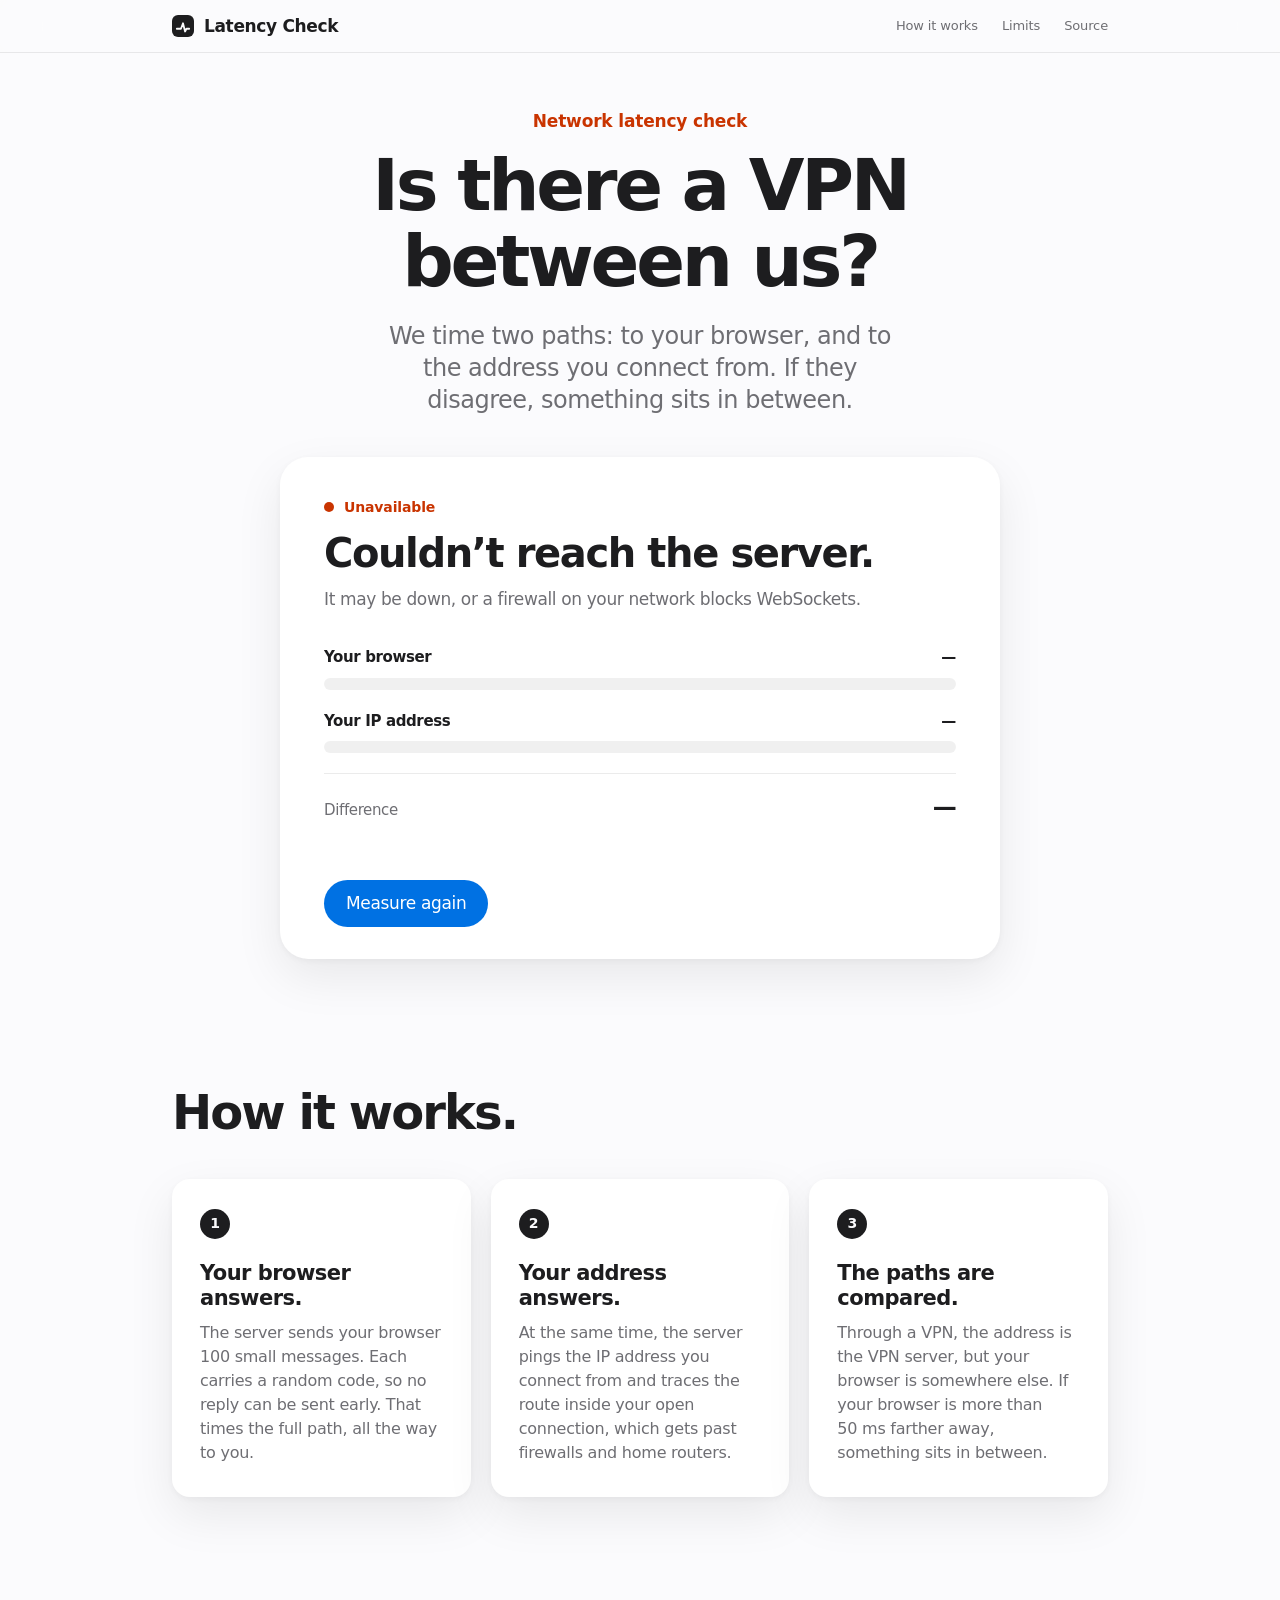
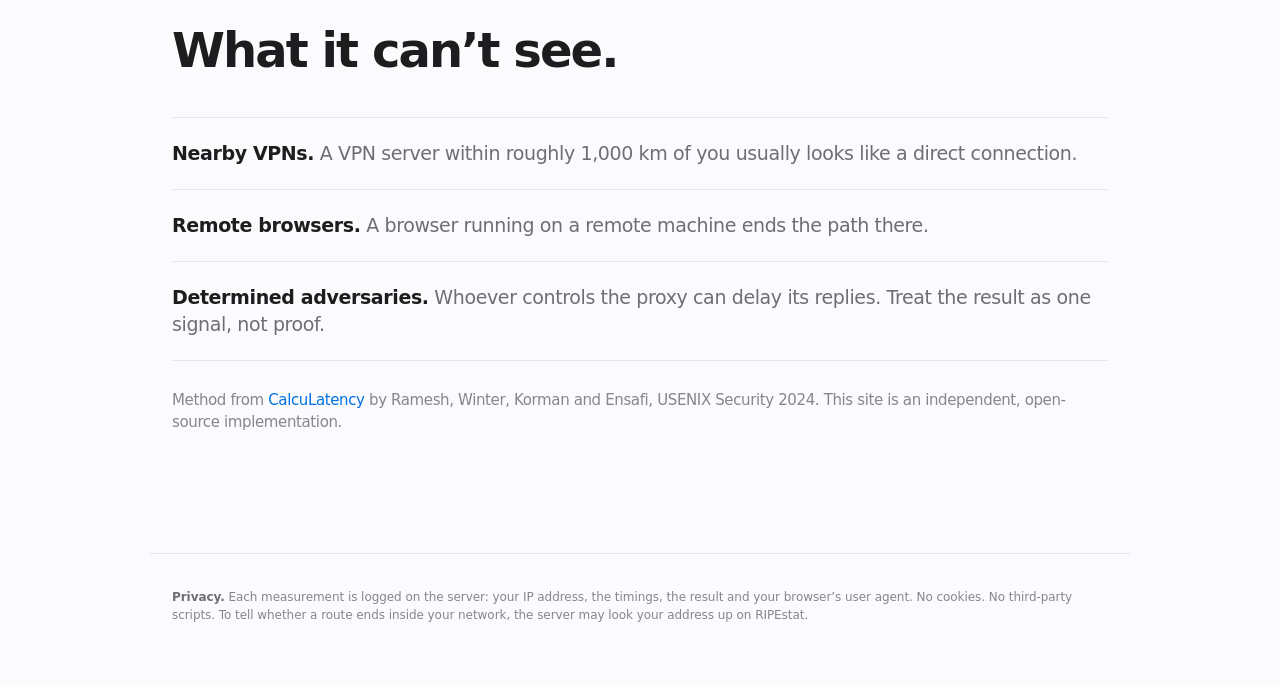
==== web/index.html @ b708a14e "Redesign the page" ====
<!doctype html>
<html lang="en">
<head>
  <meta charset="utf-8">
  <meta name="viewport" content="width=device-width, initial-scale=1, viewport-fit=cover">
  <meta name="referrer" content="no-referrer">
  <meta name="color-scheme" content="light dark">
  <meta name="theme-color" content="#fbfbfd" media="(prefers-color-scheme: light)">
  <meta name="theme-color" content="#000000" media="(prefers-color-scheme: dark)">
  <title>Latency Check — Is there a VPN between us?</title>
  <meta name="description" content="Find out whether you reach this page through a distant VPN or proxy, measured from network latency alone. Open source.">
  <link rel="icon" href="data:image/svg+xml,%3Csvg xmlns='http://www.w3.org/2000/svg' viewBox='0 0 32 32'%3E%3Crect width='32' height='32' rx='8' fill='%231d1d1f'/%3E%3Cpath d='M7 20h6l3-8 3 12 2-4h4' fill='none' stroke='%23fff' stroke-width='2.4' stroke-linecap='round' stroke-linejoin='round'/%3E%3C/svg%3E">
  <link rel="stylesheet" href="style.css">
</head>
<body>
  <nav class="bar" aria-label="Site">
    <div class="bar-inner">
      <a class="brand" href="./"><span class="brand-mark" aria-hidden="true"></span>Latency Check</a>
      <div class="bar-links">
        <a href="#how">How it works</a>
        <a href="#limits">Limits</a>
        <a id="source-link" href="https://github.com/" rel="noreferrer">Source</a>
      </div>
    </div>
  </nav>

  <main>
    <section class="hero">
      <p class="eyebrow">Network latency check</p>
      <h1>Is there a VPN<br>between us?</h1>
      <p class="sub">We time two paths: to your browser, and to the address you connect from. If they disagree, something sits in between.</p>
    </section>

    <section class="result" id="result" data-state="running" aria-live="polite">
      <div class="result-head">
        <span class="status-dot" aria-hidden="true"></span>
        <span class="status-text" id="status-text">Measuring</span>
      </div>
      <h2 class="verdict" id="verdict">Timing your connection…</h2>
      <p class="detail" id="detail">This takes about ten seconds. Keep the page open.</p>

      <div class="paths" aria-label="Round trip times">
        <div class="path">
          <div class="path-label"><span>Your browser</span><span class="path-value" id="v-app">—</span></div>
          <div class="track"><div class="fill fill-app" id="bar-app"></div></div>
        </div>
        <div class="path">
          <div class="path-label"><span>Your IP address</span><span class="path-value" id="v-net">—</span></div>
          <div class="track"><div class="fill fill-net" id="bar-net"></div></div>
        </div>
        <div class="gap" id="gap" hidden>
          <span>Difference</span><strong id="v-diff">—</strong>
        </div>
      </div>

      <div class="progress" id="progress" aria-hidden="true"><div class="progress-fill" id="progress-fill"></div></div>

      <div class="actions">
        <button class="btn" id="again" type="button" disabled>Measure again</button>
        <button class="btn-link" id="toggle-details" type="button" aria-expanded="false" aria-controls="details" hidden>Show all measurements</button>
      </div>

      <div class="details" id="details" hidden>
        <dl class="tiles">
          <div class="tile"><dt>WebSocket echo</dt><dd id="r-ws">—</dd><p>Application layer · answered by your browser</p></div>
          <div class="tile"><dt>TCP handshake</dt><dd id="r-tcp">—</dd><p>Transport layer · answered by whatever opened the connection</p></div>
          <div class="tile"><dt>Ping</dt><dd id="r-icmp">—</dd><p>Network layer · answered by your IP address</p></div>
          <div class="tile"><dt>0trace</dt><dd id="r-zt">—</dd><p id="r-zt-note">Network layer · a traceroute inside this connection</p></div>
        </dl>
        <p class="meta"><span id="r-ip"></span> · rule <code id="r-label">—</code> · threshold <span id="r-threshold">50</span> ms</p>
      </div>
    </section>

    <section class="how" id="how">
      <h2 class="section-title">How it works.</h2>
      <div class="steps">
        <article class="step">
          <span class="step-n">1</span>
          <h3>Your browser answers.</h3>
          <p>The server sends your browser 100 small messages. Each carries a random code, so no reply can be sent early. That times the full path, all the way to you.</p>
        </article>
        <article class="step">
          <span class="step-n">2</span>
          <h3>Your address answers.</h3>
          <p>At the same time, the server pings the IP address you connect from and traces the route inside your open connection, which gets past firewalls and home routers.</p>
        </article>
        <article class="step">
          <span class="step-n">3</span>
          <h3>The paths are compared.</h3>
          <p>Through a VPN, the address is the VPN server, but your browser is somewhere else. If your browser is more than 50&nbsp;ms farther away, something sits in between.</p>
        </article>
      </div>
    </section>

    <section class="limits" id="limits">
      <h2 class="section-title">What it can’t see.</h2>
      <ul>
        <li><strong>Nearby VPNs.</strong> A VPN server within roughly 1,000&nbsp;km of you usually looks like a direct connection.</li>
        <li><strong>Remote browsers.</strong> A browser running on a remote machine ends the path there.</li>
        <li><strong>Determined adversaries.</strong> Whoever controls the proxy can delay its replies. Treat the result as one signal, not proof.</li>
      </ul>
      <p class="cite">Method from <a href="https://www.usenix.org/conference/usenixsecurity24/presentation/ramesh" rel="noreferrer">CalcuLatency</a> by Ramesh, Winter, Korman and Ensafi, USENIX Security 2024. This site is an independent, open-source implementation.</p>
    </section>
  </main>

  <footer class="foot">
    <p><strong>Privacy.</strong> Each measurement is logged on the server: your IP address, the timings, the result and your browser’s user agent. No cookies. No third-party scripts. To tell whether a route ends inside your network, the server may look your address up on RIPEstat.</p>
  </footer>

  <script src="config.js"></script>
  <script src="app.js"></script>
</body>
</html>
---- web/style.css ----
:root {
  --bg: #fbfbfd;
  --bg-alt: #f5f5f7;
  --surface: #ffffff;
  --ink: #1d1d1f;
  --ink-2: #6e6e73;
  --ink-3: #86868b;
  --hairline: rgba(0, 0, 0, 0.08);
  --track: rgba(0, 0, 0, 0.06);
  --accent: #0071e3;
  --green: #248a3d;
  --red: #d70015;
  --orange: #c93400;
  --app: #0071e3;
  --net: #86868b;
  --shadow: 0 2px 6px rgba(0, 0, 0, 0.04), 0 18px 48px rgba(0, 0, 0, 0.08);
  --bar-bg: rgba(251, 251, 253, 0.72);
  --radius-l: 28px;
  --radius-m: 18px;
  --ease: cubic-bezier(0.25, 1, 0.5, 1);
  color-scheme: light dark;
}
@media (prefers-color-scheme: dark) {
  :root {
    --bg: #000000;
    --bg-alt: #0b0b0c;
    --surface: #1c1c1e;
    --ink: #f5f5f7;
    --ink-2: #a1a1a6;
    --ink-3: #86868b;
    --hairline: rgba(255, 255, 255, 0.1);
    --track: rgba(255, 255, 255, 0.09);
    --accent: #2997ff;
    --green: #30d158;
    --red: #ff453a;
    --orange: #ff9f0a;
    --app: #2997ff;
    --net: #8e8e93;
    --shadow: 0 0 0 1px rgba(255, 255, 255, 0.06), 0 18px 48px rgba(0, 0, 0, 0.6);
    --bar-bg: rgba(22, 22, 23, 0.72);
  }
}

* { box-sizing: border-box; }
html { -webkit-text-size-adjust: 100%; scroll-behavior: smooth; scroll-padding-top: 64px; }
body {
  margin: 0;
  background: var(--bg);
  color: var(--ink);
  font: 400 1.0625rem/1.47 -apple-system, BlinkMacSystemFont, "SF Pro Text", "Inter", "Segoe UI", system-ui, sans-serif;
  letter-spacing: -0.022em;
  -webkit-font-smoothing: antialiased;
  text-rendering: optimizeLegibility;
}
a { color: var(--accent); text-decoration: none; }
a:hover { text-decoration: underline; }
code { font: 0.85em ui-monospace, "SF Mono", Menlo, monospace; letter-spacing: 0; }
:focus-visible { outline: 3px solid color-mix(in srgb, var(--accent) 60%, transparent); outline-offset: 3px; border-radius: 8px; }

/* Translucent navigation bar */
.bar {
  position: sticky; top: 0; z-index: 10;
  background: var(--bar-bg);
  backdrop-filter: saturate(180%) blur(20px);
  -webkit-backdrop-filter: saturate(180%) blur(20px);
  border-bottom: 1px solid var(--hairline);
}
.bar-inner { max-width: 980px; margin: 0 auto; padding: 0 22px; height: 52px; display: flex; align-items: center; justify-content: space-between; }
.brand { display: inline-flex; align-items: center; gap: 10px; color: var(--ink); font-weight: 600; font-size: 1.0625rem; letter-spacing: -0.02em; }
.brand:hover { text-decoration: none; }
.brand-mark { width: 22px; height: 22px; border-radius: 6px; background: var(--ink); position: relative; }
.brand-mark::after {
  content: ""; position: absolute; inset: 0;
  background: var(--bg);
  -webkit-mask: url("data:image/svg+xml,%3Csvg xmlns='http://www.w3.org/2000/svg' viewBox='0 0 32 32'%3E%3Cpath d='M7 20h6l3-8 3 12 2-4h4' fill='none' stroke='black' stroke-width='2.6' stroke-linecap='round' stroke-linejoin='round'/%3E%3C/svg%3E") center/100% no-repeat;
          mask: url("data:image/svg+xml,%3Csvg xmlns='http://www.w3.org/2000/svg' viewBox='0 0 32 32'%3E%3Cpath d='M7 20h6l3-8 3 12 2-4h4' fill='none' stroke='black' stroke-width='2.6' stroke-linecap='round' stroke-linejoin='round'/%3E%3C/svg%3E") center/100% no-repeat;
}
.bar-links { display: flex; gap: 24px; font-size: 0.8125rem; letter-spacing: -0.01em; }
.bar-links a { color: var(--ink-2); }
.bar-links a:hover { color: var(--ink); text-decoration: none; }

main { max-width: 980px; margin: 0 auto; padding: 0 22px; }

/* Hero */
.hero { text-align: center; padding: 56px 0 40px; }
.eyebrow { margin: 0 0 14px; color: var(--orange); font-size: 1.0625rem; font-weight: 600; letter-spacing: -0.01em; }
h1 {
  margin: 0;
  font-family: -apple-system, BlinkMacSystemFont, "SF Pro Display", "Inter", system-ui, sans-serif;
  font-size: clamp(2.5rem, 6.4vw, 4.5rem);
  font-weight: 700;
  line-height: 1.05;
  letter-spacing: -0.045em;
}
.sub { max-width: 34rem; margin: 22px auto 0; color: var(--ink-2); font-size: clamp(1.1875rem, 2.2vw, 1.5rem); line-height: 1.33; letter-spacing: -0.02em; font-weight: 400; }

/* Result card */
.result {
  max-width: 720px; margin: 0 auto;
  background: var(--surface);
  border-radius: var(--radius-l);
  box-shadow: var(--shadow);
  padding: 40px 44px 32px;
}
.result-head { display: flex; align-items: center; gap: 10px; margin-bottom: 14px; }
.status-dot { width: 10px; height: 10px; border-radius: 50%; background: var(--ink-3); flex: none; }
.status-text { font-size: 0.875rem; font-weight: 600; color: var(--ink-2); letter-spacing: -0.01em; text-transform: none; }
[data-state="running"] .status-dot { background: var(--accent); animation: pulse 1.4s var(--ease) infinite; }
[data-state="direct"] .status-dot { background: var(--green); }
[data-state="proxy"] .status-dot { background: var(--red); }
[data-state="inconclusive"] .status-dot { background: var(--orange); }
[data-state="direct"] .status-text { color: var(--green); }
[data-state="proxy"] .status-text { color: var(--red); }
[data-state="inconclusive"] .status-text { color: var(--orange); }
@keyframes pulse { 0%, 100% { opacity: 1; transform: scale(1); } 50% { opacity: 0.35; transform: scale(0.8); } }

.verdict {
  margin: 0;
  font-family: -apple-system, BlinkMacSystemFont, "SF Pro Display", "Inter", system-ui, sans-serif;
  font-size: clamp(1.75rem, 4vw, 2.5rem);
  font-weight: 700; line-height: 1.1; letter-spacing: -0.035em;
}
.detail { margin: 12px 0 0; color: var(--ink-2); font-size: 1.0625rem; max-width: 36rem; }

/* The two paths */
.paths { margin: 34px 0 6px; display: grid; gap: 20px; }
.path-label { display: flex; justify-content: space-between; align-items: baseline; font-size: 0.9375rem; font-weight: 600; margin-bottom: 9px; }
.path-value { font-variant-numeric: tabular-nums; font-weight: 600; color: var(--ink); letter-spacing: -0.01em; }
.track { height: 12px; border-radius: 6px; background: var(--track); overflow: hidden; }
.fill { height: 100%; width: 0; border-radius: 6px; transition: width 900ms var(--ease); }
.fill-app { background: var(--app); }
.fill-net { background: var(--net); }
[data-state="proxy"] .fill-app { background: var(--red); }
[data-state="direct"] .fill-app { background: var(--green); }
.gap { display: flex; justify-content: space-between; align-items: baseline; padding-top: 16px; border-top: 1px solid var(--hairline); font-size: 0.9375rem; color: var(--ink-2); }
.gap strong { color: var(--ink); font-size: 1.5rem; font-weight: 700; letter-spacing: -0.03em; font-variant-numeric: tabular-nums; }

.progress { height: 3px; margin-top: 26px; border-radius: 2px; background: var(--track); overflow: hidden; transition: opacity 400ms var(--ease); }
.progress-fill { height: 100%; width: 0; background: var(--accent); border-radius: 2px; transition: width 300ms var(--ease); }
.result:not([data-state="running"]) .progress { opacity: 0; }

.actions { display: flex; flex-wrap: wrap; align-items: center; gap: 18px; margin-top: 26px; }
.btn {
  appearance: none; border: 0; cursor: pointer;
  background: var(--accent); color: #fff;
  font: inherit; font-size: 1.0625rem; font-weight: 400; letter-spacing: -0.02em;
  padding: 11px 22px; border-radius: 980px;
  transition: transform 120ms ease-out, filter 200ms ease, opacity 200ms ease;
}
.btn:hover { filter: brightness(1.08); }
.btn:active { transform: scale(0.97); }
.btn:disabled { opacity: 0.35; cursor: default; transform: none; filter: none; }
.btn-link { appearance: none; border: 0; background: none; padding: 0; cursor: pointer; font: inherit; font-size: 1.0625rem; color: var(--accent); letter-spacing: -0.02em; }
.btn-link:hover { text-decoration: underline; }
.btn-link::after { content: " ›"; }
.btn-link[aria-expanded="true"]::after { content: " ‹"; }

.details { margin-top: 26px; animation: rise 450ms var(--ease); }
@keyframes rise { from { opacity: 0; transform: translateY(8px); } to { opacity: 1; transform: none; } }
.tiles { margin: 0; display: grid; grid-template-columns: repeat(2, 1fr); gap: 12px; }
.tile { background: var(--bg-alt); border-radius: var(--radius-m); padding: 18px 20px; }
.tile dt { font-size: 0.8125rem; font-weight: 600; color: var(--ink-2); letter-spacing: -0.01em; }
.tile dd { margin: 6px 0 4px; font-size: 1.75rem; font-weight: 700; letter-spacing: -0.035em; font-variant-numeric: tabular-nums; }
.tile p { margin: 0; font-size: 0.8125rem; line-height: 1.4; color: var(--ink-3); letter-spacing: -0.005em; }
.meta { margin: 16px 0 0; font-size: 0.8125rem; color: var(--ink-3); }

/* Sections */
.section-title {
  margin: 0 0 40px;
  font-family: -apple-system, BlinkMacSystemFont, "SF Pro Display", "Inter", system-ui, sans-serif;
  font-size: clamp(2rem, 5vw, 3rem); font-weight: 700; line-height: 1.08; letter-spacing: -0.04em;
}
.how { padding: 128px 0 24px; }
.steps { display: grid; grid-template-columns: repeat(3, 1fr); gap: 20px; }
.step { background: var(--surface); border-radius: var(--radius-m); padding: 30px 28px 32px; box-shadow: var(--shadow); }
.step-n { display: inline-grid; place-items: center; width: 30px; height: 30px; border-radius: 50%; background: var(--ink); color: var(--bg); font-size: 0.875rem; font-weight: 700; letter-spacing: 0; }
.step h3 { margin: 22px 0 10px; font-size: 1.3125rem; font-weight: 700; letter-spacing: -0.025em; line-height: 1.2; }
.step p { margin: 0; color: var(--ink-2); font-size: 1rem; line-height: 1.5; letter-spacing: -0.015em; }

.limits { padding: 104px 0 24px; }
.limits ul { list-style: none; margin: 0; padding: 0; display: grid; gap: 0; border-top: 1px solid var(--hairline); }
.limits li { padding: 22px 0; border-bottom: 1px solid var(--hairline); color: var(--ink-2); font-size: 1.1875rem; line-height: 1.42; letter-spacing: -0.02em; }
.limits li strong { color: var(--ink); font-weight: 600; }
.cite { margin: 28px 0 0; color: var(--ink-3); font-size: 0.9375rem; }

.foot { max-width: 980px; margin: 96px auto 0; padding: 22px 22px 48px; border-top: 1px solid var(--hairline); color: var(--ink-3); font-size: 0.75rem; line-height: 1.55; letter-spacing: -0.005em; }
.foot strong { color: var(--ink-2); font-weight: 600; }

@media (max-width: 760px) {
  .hero { padding: 56px 0 32px; }
  .result { padding: 28px 22px 24px; border-radius: 22px; }
  .steps { grid-template-columns: 1fr; }
  .tiles { gap: 10px; }
  .tile { padding: 14px 16px; }
  .tile dd { font-size: 1.375rem; }
  .tile p { display: none; }
  .actions { gap: 14px 18px; }
  .how { padding-top: 88px; }
  .limits { padding-top: 72px; }
  .bar-links { gap: 16px; }
  .bar-links a[href="#limits"] { display: none; }
}

@media (prefers-reduced-motion: reduce) {
  html { scroll-behavior: auto; }
  .fill, .progress-fill { transition: none; }
  [data-state="running"] .status-dot { animation: none; }
  .details { animation: none; }
}
@media (prefers-reduced-transparency: reduce) {
  .bar { background: var(--bg); backdrop-filter: none; -webkit-backdrop-filter: none; }
}

/* Admin page */
.admin { max-width: 1200px; padding-top: 56px; }
.admin h1 { font-size: 2.5rem; text-align: left; }
.admin form { display: flex; gap: 12px; margin: 24px 0 8px; flex-wrap: wrap; }
.admin input { font: inherit; padding: 10px 16px; border-radius: 12px; border: 1px solid var(--hairline); background: var(--surface); color: var(--ink); min-width: 18rem; }
.table-wrap { overflow-x: auto; background: var(--surface); border-radius: var(--radius-m); box-shadow: var(--shadow); margin-top: 18px; }
table { width: 100%; border-collapse: collapse; font-size: 0.8125rem; letter-spacing: -0.005em; }
th, td { text-align: left; padding: 11px 14px; border-bottom: 1px solid var(--hairline); vertical-align: top; white-space: nowrap; }
td.ua { white-space: normal; min-width: 16rem; color: var(--ink-3); }
th { color: var(--ink-2); font-weight: 600; }
td.num { font-variant-numeric: tabular-nums; text-align: right; }
.tag { font-weight: 600; }
.tag.proxy { color: var(--red); } .tag.direct { color: var(--green); } .tag.inconclusive { color: var(--orange); }
.muted { color: var(--ink-3); }
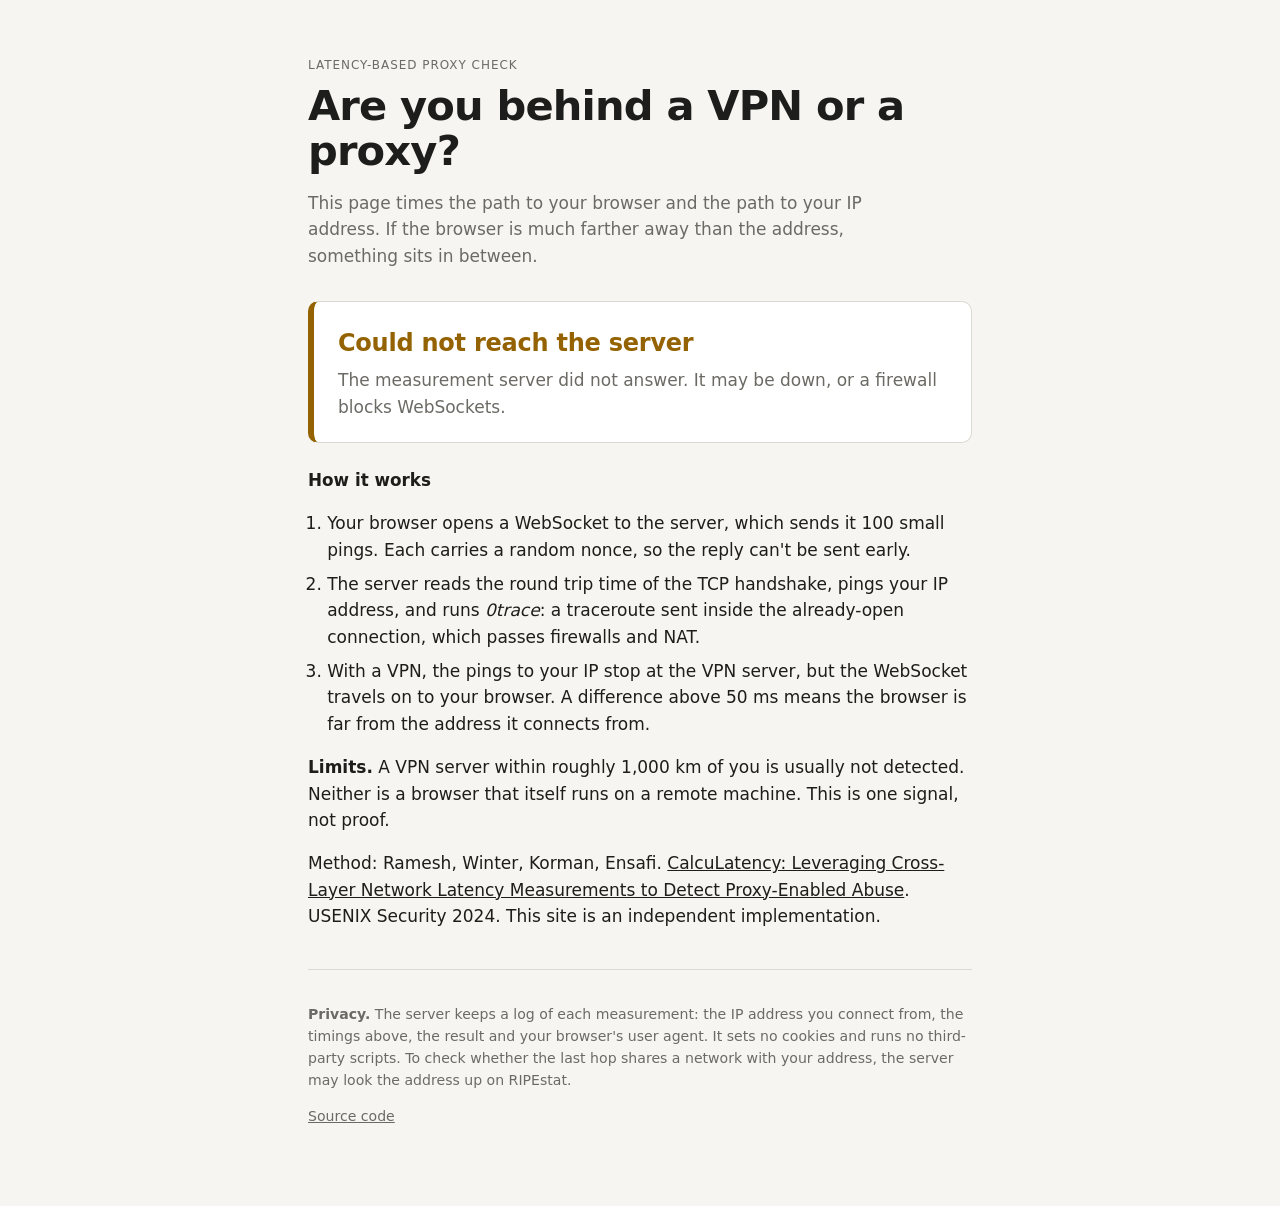
==== commit 51ea7024: "Latency-based VPN/proxy detection server and page (CalcuLatency method)" ====
--- a/web/index.html
+++ b/web/index.html
@@ -2,111 +2,55 @@
 <html lang="en">
 <head>
   <meta charset="utf-8">
-  <meta name="viewport" content="width=device-width, initial-scale=1, viewport-fit=cover">
+  <meta name="viewport" content="width=device-width, initial-scale=1">
   <meta name="referrer" content="no-referrer">
-  <meta name="color-scheme" content="light dark">
-  <meta name="theme-color" content="#fbfbfd" media="(prefers-color-scheme: light)">
-  <meta name="theme-color" content="#000000" media="(prefers-color-scheme: dark)">
-  <title>Latency Check — Is there a VPN between us?</title>
-  <meta name="description" content="Find out whether you reach this page through a distant VPN or proxy, measured from network latency alone. Open source.">
-  <link rel="icon" href="data:image/svg+xml,%3Csvg xmlns='http://www.w3.org/2000/svg' viewBox='0 0 32 32'%3E%3Crect width='32' height='32' rx='8' fill='%231d1d1f'/%3E%3Cpath d='M7 20h6l3-8 3 12 2-4h4' fill='none' stroke='%23fff' stroke-width='2.4' stroke-linecap='round' stroke-linejoin='round'/%3E%3C/svg%3E">
+  <title>Are you behind a VPN? · latency check</title>
+  <meta name="description" content="Open-source VPN and proxy detection from network latency alone, after the CalcuLatency paper (USENIX Security 2024).">
   <link rel="stylesheet" href="style.css">
 </head>
 <body>
-  <nav class="bar" aria-label="Site">
-    <div class="bar-inner">
-      <a class="brand" href="./"><span class="brand-mark" aria-hidden="true"></span>Latency Check</a>
-      <div class="bar-links">
-        <a href="#how">How it works</a>
-        <a href="#limits">Limits</a>
-        <a id="source-link" href="https://github.com/" rel="noreferrer">Source</a>
-      </div>
-    </div>
-  </nav>
+  <main>
+    <header>
+      <p class="eyebrow">Latency-based proxy check</p>
+      <h1>Are you behind a VPN or a proxy?</h1>
+      <p class="lede">This page times the path to your browser and the path to your IP address. If the browser is much farther away than the address, something sits in between.</p>
+    </header>
 
-  <main>
-    <section class="hero">
-      <p class="eyebrow">Network latency check</p>
-      <h1>Is there a VPN<br>between us?</h1>
-      <p class="sub">We time two paths: to your browser, and to the address you connect from. If they disagree, something sits in between.</p>
+    <section id="verdict" class="verdict" data-state="idle" aria-live="polite">
+      <div class="verdict-title" id="verdict-title">Ready</div>
+      <div class="verdict-detail" id="verdict-detail">Starting the measurement takes about ten seconds.</div>
+      <progress id="progress" max="100" value="0" hidden></progress>
     </section>
 
-    <section class="result" id="result" data-state="running" aria-live="polite">
-      <div class="result-head">
-        <span class="status-dot" aria-hidden="true"></span>
-        <span class="status-text" id="status-text">Measuring</span>
-      </div>
-      <h2 class="verdict" id="verdict">Timing your connection…</h2>
-      <p class="detail" id="detail">This takes about ten seconds. Keep the page open.</p>
-
-      <div class="paths" aria-label="Round trip times">
-        <div class="path">
-          <div class="path-label"><span>Your browser</span><span class="path-value" id="v-app">—</span></div>
-          <div class="track"><div class="fill fill-app" id="bar-app"></div></div>
-        </div>
-        <div class="path">
-          <div class="path-label"><span>Your IP address</span><span class="path-value" id="v-net">—</span></div>
-          <div class="track"><div class="fill fill-net" id="bar-net"></div></div>
-        </div>
-        <div class="gap" id="gap" hidden>
-          <span>Difference</span><strong id="v-diff">—</strong>
-        </div>
-      </div>
-
-      <div class="progress" id="progress" aria-hidden="true"><div class="progress-fill" id="progress-fill"></div></div>
-
-      <div class="actions">
-        <button class="btn" id="again" type="button" disabled>Measure again</button>
-        <button class="btn-link" id="toggle-details" type="button" aria-expanded="false" aria-controls="details" hidden>Show all measurements</button>
-      </div>
-
-      <div class="details" id="details" hidden>
-        <dl class="tiles">
-          <div class="tile"><dt>WebSocket echo</dt><dd id="r-ws">—</dd><p>Application layer · answered by your browser</p></div>
-          <div class="tile"><dt>TCP handshake</dt><dd id="r-tcp">—</dd><p>Transport layer · answered by whatever opened the connection</p></div>
-          <div class="tile"><dt>Ping</dt><dd id="r-icmp">—</dd><p>Network layer · answered by your IP address</p></div>
-          <div class="tile"><dt>0trace</dt><dd id="r-zt">—</dd><p id="r-zt-note">Network layer · a traceroute inside this connection</p></div>
-        </dl>
-        <p class="meta"><span id="r-ip"></span> · rule <code id="r-label">—</code> · threshold <span id="r-threshold">50</span> ms</p>
-      </div>
+    <section class="numbers" id="numbers" hidden>
+      <h2>What was measured</h2>
+      <dl>
+        <div><dt>Browser (WebSocket echo)</dt><dd id="r-ws">–</dd><p>Application layer: answered by your browser, wherever it runs.</p></div>
+        <div><dt>TCP handshake</dt><dd id="r-tcp">–</dd><p>Transport layer: answered by whatever opened the TCP connection.</p></div>
+        <div><dt>Ping (ICMP)</dt><dd id="r-icmp">–</dd><p>Network layer: answered by the IP address you connect from.</p></div>
+        <div><dt>0trace</dt><dd id="r-zt">–</dd><p id="r-zt-note">Network layer: a traceroute inside this connection.</p></div>
+      </dl>
+      <p class="diff">Difference used: <strong id="r-diff">–</strong> <span class="muted">(threshold <span id="r-threshold">50</span> ms, rule <code id="r-label">–</code>)</span></p>
+      <p class="muted" id="r-ip"></p>
+      <button id="again" type="button">Measure again</button>
     </section>
 
-    <section class="how" id="how">
-      <h2 class="section-title">How it works.</h2>
-      <div class="steps">
-        <article class="step">
-          <span class="step-n">1</span>
-          <h3>Your browser answers.</h3>
-          <p>The server sends your browser 100 small messages. Each carries a random code, so no reply can be sent early. That times the full path, all the way to you.</p>
-        </article>
-        <article class="step">
-          <span class="step-n">2</span>
-          <h3>Your address answers.</h3>
-          <p>At the same time, the server pings the IP address you connect from and traces the route inside your open connection, which gets past firewalls and home routers.</p>
-        </article>
-        <article class="step">
-          <span class="step-n">3</span>
-          <h3>The paths are compared.</h3>
-          <p>Through a VPN, the address is the VPN server, but your browser is somewhere else. If your browser is more than 50&nbsp;ms farther away, something sits in between.</p>
-        </article>
-      </div>
+    <section class="explain">
+      <h2>How it works</h2>
+      <ol>
+        <li>Your browser opens a WebSocket to the server, which sends it 100 small pings. Each carries a random nonce, so the reply can't be sent early.</li>
+        <li>The server reads the round trip time of the TCP handshake, pings your IP address, and runs <em>0trace</em>: a traceroute sent inside the already-open connection, which passes firewalls and NAT.</li>
+        <li>With a VPN, the pings to your IP stop at the VPN server, but the WebSocket travels on to your browser. A difference above 50&nbsp;ms means the browser is far from the address it connects from.</li>
+      </ol>
+      <p><strong>Limits.</strong> A VPN server within roughly 1,000&nbsp;km of you is usually not detected. Neither is a browser that itself runs on a remote machine. This is one signal, not proof.</p>
+      <p>Method: Ramesh, Winter, Korman, Ensafi. <a href="https://www.usenix.org/conference/usenixsecurity24/presentation/ramesh" rel="noreferrer">CalcuLatency: Leveraging Cross-Layer Network Latency Measurements to Detect Proxy-Enabled Abuse</a>. USENIX Security 2024. This site is an independent implementation.</p>
     </section>
 
-    <section class="limits" id="limits">
-      <h2 class="section-title">What it can’t see.</h2>
-      <ul>
-        <li><strong>Nearby VPNs.</strong> A VPN server within roughly 1,000&nbsp;km of you usually looks like a direct connection.</li>
-        <li><strong>Remote browsers.</strong> A browser running on a remote machine ends the path there.</li>
-        <li><strong>Determined adversaries.</strong> Whoever controls the proxy can delay its replies. Treat the result as one signal, not proof.</li>
-      </ul>
-      <p class="cite">Method from <a href="https://www.usenix.org/conference/usenixsecurity24/presentation/ramesh" rel="noreferrer">CalcuLatency</a> by Ramesh, Winter, Korman and Ensafi, USENIX Security 2024. This site is an independent, open-source implementation.</p>
-    </section>
+    <footer>
+      <p><strong>Privacy.</strong> The server keeps a log of each measurement: the IP address you connect from, the timings above, the result and your browser's user agent. It sets no cookies and runs no third-party scripts. To check whether the last hop shares a network with your address, the server may look the address up on RIPEstat.</p>
+      <p><a href="https://github.com/" id="source-link" rel="noreferrer">Source code</a></p>
+    </footer>
   </main>
-
-  <footer class="foot">
-    <p><strong>Privacy.</strong> Each measurement is logged on the server: your IP address, the timings, the result and your browser’s user agent. No cookies. No third-party scripts. To tell whether a route ends inside your network, the server may look your address up on RIPEstat.</p>
-  </footer>
-
   <script src="config.js"></script>
   <script src="app.js"></script>
 </body>
--- a/web/style.css
+++ b/web/style.css
@@ -1,227 +1,90 @@
 :root {
-  --bg: #fbfbfd;
-  --bg-alt: #f5f5f7;
-  --surface: #ffffff;
-  --ink: #1d1d1f;
-  --ink-2: #6e6e73;
-  --ink-3: #86868b;
-  --hairline: rgba(0, 0, 0, 0.08);
-  --track: rgba(0, 0, 0, 0.06);
-  --accent: #0071e3;
-  --green: #248a3d;
-  --red: #d70015;
-  --orange: #c93400;
-  --app: #0071e3;
-  --net: #86868b;
-  --shadow: 0 2px 6px rgba(0, 0, 0, 0.04), 0 18px 48px rgba(0, 0, 0, 0.08);
-  --bar-bg: rgba(251, 251, 253, 0.72);
-  --radius-l: 28px;
-  --radius-m: 18px;
-  --ease: cubic-bezier(0.25, 1, 0.5, 1);
+  --bg: #f6f5f1;
+  --ink: #1d1d1b;
+  --muted: #6b6a64;
+  --line: #dcdad2;
+  --card: #ffffff;
+  --direct: #1f7a4d;
+  --proxy: #b4321f;
+  --unsure: #946200;
   color-scheme: light dark;
 }
 @media (prefers-color-scheme: dark) {
   :root {
-    --bg: #000000;
-    --bg-alt: #0b0b0c;
-    --surface: #1c1c1e;
-    --ink: #f5f5f7;
-    --ink-2: #a1a1a6;
-    --ink-3: #86868b;
-    --hairline: rgba(255, 255, 255, 0.1);
-    --track: rgba(255, 255, 255, 0.09);
-    --accent: #2997ff;
-    --green: #30d158;
-    --red: #ff453a;
-    --orange: #ff9f0a;
-    --app: #2997ff;
-    --net: #8e8e93;
-    --shadow: 0 0 0 1px rgba(255, 255, 255, 0.06), 0 18px 48px rgba(0, 0, 0, 0.6);
-    --bar-bg: rgba(22, 22, 23, 0.72);
+    --bg: #141413;
+    --ink: #ecebe6;
+    --muted: #9c9a92;
+    --line: #2d2c29;
+    --card: #1c1c1a;
+    --direct: #4cc38a;
+    --proxy: #ff7a63;
+    --unsure: #e0b44c;
   }
 }
-
 * { box-sizing: border-box; }
-html { -webkit-text-size-adjust: 100%; scroll-behavior: smooth; scroll-padding-top: 64px; }
 body {
   margin: 0;
   background: var(--bg);
   color: var(--ink);
-  font: 400 1.0625rem/1.47 -apple-system, BlinkMacSystemFont, "SF Pro Text", "Inter", "Segoe UI", system-ui, sans-serif;
-  letter-spacing: -0.022em;
-  -webkit-font-smoothing: antialiased;
-  text-rendering: optimizeLegibility;
+  font: 17px/1.55 ui-sans-serif, system-ui, -apple-system, "Segoe UI", sans-serif;
 }
-a { color: var(--accent); text-decoration: none; }
-a:hover { text-decoration: underline; }
-code { font: 0.85em ui-monospace, "SF Mono", Menlo, monospace; letter-spacing: 0; }
-:focus-visible { outline: 3px solid color-mix(in srgb, var(--accent) 60%, transparent); outline-offset: 3px; border-radius: 8px; }
-
-/* Translucent navigation bar */
-.bar {
-  position: sticky; top: 0; z-index: 10;
-  background: var(--bar-bg);
-  backdrop-filter: saturate(180%) blur(20px);
-  -webkit-backdrop-filter: saturate(180%) blur(20px);
-  border-bottom: 1px solid var(--hairline);
-}
-.bar-inner { max-width: 980px; margin: 0 auto; padding: 0 22px; height: 52px; display: flex; align-items: center; justify-content: space-between; }
-.brand { display: inline-flex; align-items: center; gap: 10px; color: var(--ink); font-weight: 600; font-size: 1.0625rem; letter-spacing: -0.02em; }
-.brand:hover { text-decoration: none; }
-.brand-mark { width: 22px; height: 22px; border-radius: 6px; background: var(--ink); position: relative; }
-.brand-mark::after {
-  content: ""; position: absolute; inset: 0;
-  background: var(--bg);
-  -webkit-mask: url("data:image/svg+xml,%3Csvg xmlns='http://www.w3.org/2000/svg' viewBox='0 0 32 32'%3E%3Cpath d='M7 20h6l3-8 3 12 2-4h4' fill='none' stroke='black' stroke-width='2.6' stroke-linecap='round' stroke-linejoin='round'/%3E%3C/svg%3E") center/100% no-repeat;
-          mask: url("data:image/svg+xml,%3Csvg xmlns='http://www.w3.org/2000/svg' viewBox='0 0 32 32'%3E%3Cpath d='M7 20h6l3-8 3 12 2-4h4' fill='none' stroke='black' stroke-width='2.6' stroke-linecap='round' stroke-linejoin='round'/%3E%3C/svg%3E") center/100% no-repeat;
-}
-.bar-links { display: flex; gap: 24px; font-size: 0.8125rem; letter-spacing: -0.01em; }
-.bar-links a { color: var(--ink-2); }
-.bar-links a:hover { color: var(--ink); text-decoration: none; }
-
-main { max-width: 980px; margin: 0 auto; padding: 0 22px; }
-
-/* Hero */
-.hero { text-align: center; padding: 56px 0 40px; }
-.eyebrow { margin: 0 0 14px; color: var(--orange); font-size: 1.0625rem; font-weight: 600; letter-spacing: -0.01em; }
-h1 {
-  margin: 0;
-  font-family: -apple-system, BlinkMacSystemFont, "SF Pro Display", "Inter", system-ui, sans-serif;
-  font-size: clamp(2.5rem, 6.4vw, 4.5rem);
-  font-weight: 700;
-  line-height: 1.05;
-  letter-spacing: -0.045em;
-}
-.sub { max-width: 34rem; margin: 22px auto 0; color: var(--ink-2); font-size: clamp(1.1875rem, 2.2vw, 1.5rem); line-height: 1.33; letter-spacing: -0.02em; font-weight: 400; }
-
-/* Result card */
-.result {
-  max-width: 720px; margin: 0 auto;
-  background: var(--surface);
-  border-radius: var(--radius-l);
-  box-shadow: var(--shadow);
-  padding: 40px 44px 32px;
-}
-.result-head { display: flex; align-items: center; gap: 10px; margin-bottom: 14px; }
-.status-dot { width: 10px; height: 10px; border-radius: 50%; background: var(--ink-3); flex: none; }
-.status-text { font-size: 0.875rem; font-weight: 600; color: var(--ink-2); letter-spacing: -0.01em; text-transform: none; }
-[data-state="running"] .status-dot { background: var(--accent); animation: pulse 1.4s var(--ease) infinite; }
-[data-state="direct"] .status-dot { background: var(--green); }
-[data-state="proxy"] .status-dot { background: var(--red); }
-[data-state="inconclusive"] .status-dot { background: var(--orange); }
-[data-state="direct"] .status-text { color: var(--green); }
-[data-state="proxy"] .status-text { color: var(--red); }
-[data-state="inconclusive"] .status-text { color: var(--orange); }
-@keyframes pulse { 0%, 100% { opacity: 1; transform: scale(1); } 50% { opacity: 0.35; transform: scale(0.8); } }
+main { max-width: 44rem; margin: 0 auto; padding: 3.5rem 1.25rem 4rem; }
+.eyebrow { text-transform: uppercase; letter-spacing: .08em; font-size: .75rem; color: var(--muted); margin: 0 0 .5rem; }
+h1 { font-size: clamp(1.9rem, 5vw, 2.6rem); line-height: 1.1; margin: 0 0 1rem; letter-spacing: -.02em; }
+h2 { font-size: 1.05rem; margin: 0 0 .75rem; }
+.lede { color: var(--muted); margin: 0 0 2rem; max-width: 36rem; }
+a { color: inherit; }
+code { font: .85em ui-monospace, SFMono-Regular, Menlo, monospace; }
+.muted { color: var(--muted); }
 
 .verdict {
-  margin: 0;
-  font-family: -apple-system, BlinkMacSystemFont, "SF Pro Display", "Inter", system-ui, sans-serif;
-  font-size: clamp(1.75rem, 4vw, 2.5rem);
-  font-weight: 700; line-height: 1.1; letter-spacing: -0.035em;
+  background: var(--card);
+  border: 1px solid var(--line);
+  border-left: 6px solid var(--line);
+  border-radius: 10px;
+  padding: 1.4rem 1.5rem;
+  margin-bottom: 1.5rem;
 }
-.detail { margin: 12px 0 0; color: var(--ink-2); font-size: 1.0625rem; max-width: 36rem; }
+.verdict[data-state="direct"] { border-left-color: var(--direct); }
+.verdict[data-state="proxy"] { border-left-color: var(--proxy); }
+.verdict[data-state="inconclusive"] { border-left-color: var(--unsure); }
+.verdict-title { font-size: 1.5rem; font-weight: 650; letter-spacing: -.01em; }
+.verdict[data-state="direct"] .verdict-title { color: var(--direct); }
+.verdict[data-state="proxy"] .verdict-title { color: var(--proxy); }
+.verdict[data-state="inconclusive"] .verdict-title { color: var(--unsure); }
+.verdict-detail { margin-top: .35rem; color: var(--muted); }
+progress { width: 100%; height: 4px; margin-top: 1rem; appearance: none; border: 0; background: var(--line); border-radius: 2px; }
+progress::-webkit-progress-bar { background: var(--line); border-radius: 2px; }
+progress::-webkit-progress-value { background: var(--ink); border-radius: 2px; transition: width .2s; }
+progress::-moz-progress-bar { background: var(--ink); }
 
-/* The two paths */
-.paths { margin: 34px 0 6px; display: grid; gap: 20px; }
-.path-label { display: flex; justify-content: space-between; align-items: baseline; font-size: 0.9375rem; font-weight: 600; margin-bottom: 9px; }
-.path-value { font-variant-numeric: tabular-nums; font-weight: 600; color: var(--ink); letter-spacing: -0.01em; }
-.track { height: 12px; border-radius: 6px; background: var(--track); overflow: hidden; }
-.fill { height: 100%; width: 0; border-radius: 6px; transition: width 900ms var(--ease); }
-.fill-app { background: var(--app); }
-.fill-net { background: var(--net); }
-[data-state="proxy"] .fill-app { background: var(--red); }
-[data-state="direct"] .fill-app { background: var(--green); }
-.gap { display: flex; justify-content: space-between; align-items: baseline; padding-top: 16px; border-top: 1px solid var(--hairline); font-size: 0.9375rem; color: var(--ink-2); }
-.gap strong { color: var(--ink); font-size: 1.5rem; font-weight: 700; letter-spacing: -0.03em; font-variant-numeric: tabular-nums; }
+.numbers { background: var(--card); border: 1px solid var(--line); border-radius: 10px; padding: 1.25rem 1.5rem; margin-bottom: 2.5rem; }
+dl { margin: 0; display: grid; gap: .9rem; }
+dl > div { display: grid; grid-template-columns: 1fr auto; column-gap: 1rem; border-bottom: 1px solid var(--line); padding-bottom: .8rem; }
+dt { font-weight: 600; }
+dd { margin: 0; font-variant-numeric: tabular-nums; font-family: ui-monospace, SFMono-Regular, Menlo, monospace; font-size: .95rem; }
+dl p { grid-column: 1 / -1; margin: .15rem 0 0; color: var(--muted); font-size: .88rem; }
+.diff { margin: 1rem 0 .25rem; }
+button {
+  margin-top: .75rem;
+  font: inherit; font-size: .95rem;
+  padding: .55rem 1rem;
+  border-radius: 8px;
+  border: 1px solid var(--ink);
+  background: var(--ink); color: var(--bg);
+  cursor: pointer;
+}
+button:disabled { opacity: .4; cursor: default; }
 
-.progress { height: 3px; margin-top: 26px; border-radius: 2px; background: var(--track); overflow: hidden; transition: opacity 400ms var(--ease); }
-.progress-fill { height: 100%; width: 0; background: var(--accent); border-radius: 2px; transition: width 300ms var(--ease); }
-.result:not([data-state="running"]) .progress { opacity: 0; }
+.explain ol { padding-left: 1.2rem; }
+.explain li { margin-bottom: .5rem; }
+footer { margin-top: 2.5rem; padding-top: 1.25rem; border-top: 1px solid var(--line); color: var(--muted); font-size: .88rem; }
 
-.actions { display: flex; flex-wrap: wrap; align-items: center; gap: 18px; margin-top: 26px; }
-.btn {
-  appearance: none; border: 0; cursor: pointer;
-  background: var(--accent); color: #fff;
-  font: inherit; font-size: 1.0625rem; font-weight: 400; letter-spacing: -0.02em;
-  padding: 11px 22px; border-radius: 980px;
-  transition: transform 120ms ease-out, filter 200ms ease, opacity 200ms ease;
-}
-.btn:hover { filter: brightness(1.08); }
-.btn:active { transform: scale(0.97); }
-.btn:disabled { opacity: 0.35; cursor: default; transform: none; filter: none; }
-.btn-link { appearance: none; border: 0; background: none; padding: 0; cursor: pointer; font: inherit; font-size: 1.0625rem; color: var(--accent); letter-spacing: -0.02em; }
-.btn-link:hover { text-decoration: underline; }
-.btn-link::after { content: " ›"; }
-.btn-link[aria-expanded="true"]::after { content: " ‹"; }
-
-.details { margin-top: 26px; animation: rise 450ms var(--ease); }
-@keyframes rise { from { opacity: 0; transform: translateY(8px); } to { opacity: 1; transform: none; } }
-.tiles { margin: 0; display: grid; grid-template-columns: repeat(2, 1fr); gap: 12px; }
-.tile { background: var(--bg-alt); border-radius: var(--radius-m); padding: 18px 20px; }
-.tile dt { font-size: 0.8125rem; font-weight: 600; color: var(--ink-2); letter-spacing: -0.01em; }
-.tile dd { margin: 6px 0 4px; font-size: 1.75rem; font-weight: 700; letter-spacing: -0.035em; font-variant-numeric: tabular-nums; }
-.tile p { margin: 0; font-size: 0.8125rem; line-height: 1.4; color: var(--ink-3); letter-spacing: -0.005em; }
-.meta { margin: 16px 0 0; font-size: 0.8125rem; color: var(--ink-3); }
-
-/* Sections */
-.section-title {
-  margin: 0 0 40px;
-  font-family: -apple-system, BlinkMacSystemFont, "SF Pro Display", "Inter", system-ui, sans-serif;
-  font-size: clamp(2rem, 5vw, 3rem); font-weight: 700; line-height: 1.08; letter-spacing: -0.04em;
-}
-.how { padding: 128px 0 24px; }
-.steps { display: grid; grid-template-columns: repeat(3, 1fr); gap: 20px; }
-.step { background: var(--surface); border-radius: var(--radius-m); padding: 30px 28px 32px; box-shadow: var(--shadow); }
-.step-n { display: inline-grid; place-items: center; width: 30px; height: 30px; border-radius: 50%; background: var(--ink); color: var(--bg); font-size: 0.875rem; font-weight: 700; letter-spacing: 0; }
-.step h3 { margin: 22px 0 10px; font-size: 1.3125rem; font-weight: 700; letter-spacing: -0.025em; line-height: 1.2; }
-.step p { margin: 0; color: var(--ink-2); font-size: 1rem; line-height: 1.5; letter-spacing: -0.015em; }
-
-.limits { padding: 104px 0 24px; }
-.limits ul { list-style: none; margin: 0; padding: 0; display: grid; gap: 0; border-top: 1px solid var(--hairline); }
-.limits li { padding: 22px 0; border-bottom: 1px solid var(--hairline); color: var(--ink-2); font-size: 1.1875rem; line-height: 1.42; letter-spacing: -0.02em; }
-.limits li strong { color: var(--ink); font-weight: 600; }
-.cite { margin: 28px 0 0; color: var(--ink-3); font-size: 0.9375rem; }
-
-.foot { max-width: 980px; margin: 96px auto 0; padding: 22px 22px 48px; border-top: 1px solid var(--hairline); color: var(--ink-3); font-size: 0.75rem; line-height: 1.55; letter-spacing: -0.005em; }
-.foot strong { color: var(--ink-2); font-weight: 600; }
-
-@media (max-width: 760px) {
-  .hero { padding: 56px 0 32px; }
-  .result { padding: 28px 22px 24px; border-radius: 22px; }
-  .steps { grid-template-columns: 1fr; }
-  .tiles { gap: 10px; }
-  .tile { padding: 14px 16px; }
-  .tile dd { font-size: 1.375rem; }
-  .tile p { display: none; }
-  .actions { gap: 14px 18px; }
-  .how { padding-top: 88px; }
-  .limits { padding-top: 72px; }
-  .bar-links { gap: 16px; }
-  .bar-links a[href="#limits"] { display: none; }
-}
-
-@media (prefers-reduced-motion: reduce) {
-  html { scroll-behavior: auto; }
-  .fill, .progress-fill { transition: none; }
-  [data-state="running"] .status-dot { animation: none; }
-  .details { animation: none; }
-}
-@media (prefers-reduced-transparency: reduce) {
-  .bar { background: var(--bg); backdrop-filter: none; -webkit-backdrop-filter: none; }
-}
-
-/* Admin page */
-.admin { max-width: 1200px; padding-top: 56px; }
-.admin h1 { font-size: 2.5rem; text-align: left; }
-.admin form { display: flex; gap: 12px; margin: 24px 0 8px; flex-wrap: wrap; }
-.admin input { font: inherit; padding: 10px 16px; border-radius: 12px; border: 1px solid var(--hairline); background: var(--surface); color: var(--ink); min-width: 18rem; }
-.table-wrap { overflow-x: auto; background: var(--surface); border-radius: var(--radius-m); box-shadow: var(--shadow); margin-top: 18px; }
-table { width: 100%; border-collapse: collapse; font-size: 0.8125rem; letter-spacing: -0.005em; }
-th, td { text-align: left; padding: 11px 14px; border-bottom: 1px solid var(--hairline); vertical-align: top; white-space: nowrap; }
-td.ua { white-space: normal; min-width: 16rem; color: var(--ink-3); }
-th { color: var(--ink-2); font-weight: 600; }
-td.num { font-variant-numeric: tabular-nums; text-align: right; }
-.tag { font-weight: 600; }
-.tag.proxy { color: var(--red); } .tag.direct { color: var(--green); } .tag.inconclusive { color: var(--orange); }
-.muted { color: var(--ink-3); }
+table { width: 100%; border-collapse: collapse; font-size: .85rem; }
+th, td { text-align: left; padding: .45rem .5rem; border-bottom: 1px solid var(--line); vertical-align: top; }
+th { color: var(--muted); font-weight: 600; }
+td.num { font-variant-numeric: tabular-nums; font-family: ui-monospace, SFMono-Regular, Menlo, monospace; }
+.tag { font-weight: 650; }
+.tag.proxy { color: var(--proxy); } .tag.direct { color: var(--direct); } .tag.inconclusive { color: var(--unsure); }
+input[type=password] { font: inherit; padding: .5rem .7rem; border: 1px solid var(--line); border-radius: 8px; background: var(--card); color: var(--ink); width: 18rem; max-width: 100%; }
+.wide { max-width: 72rem; }
